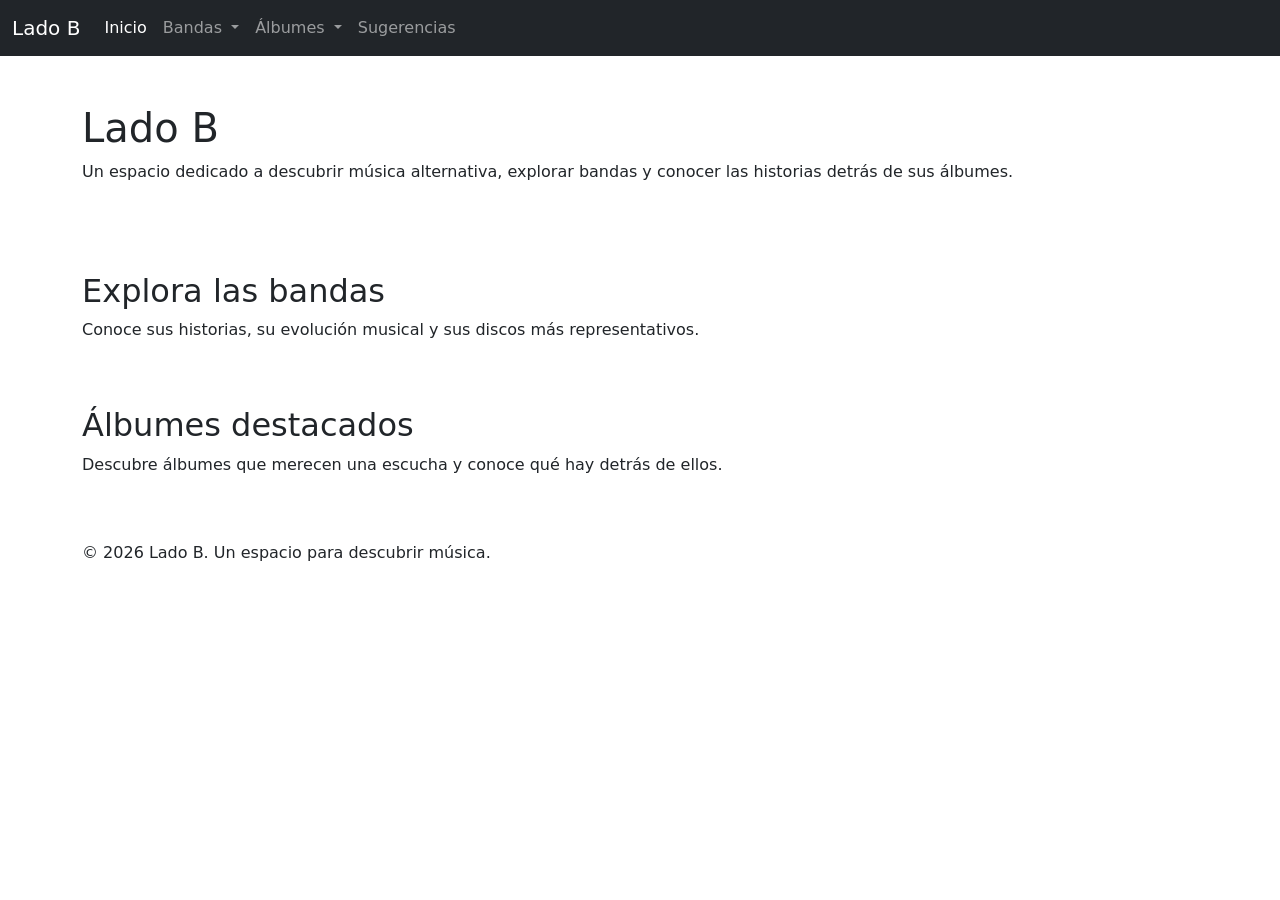
==== index.html @ ae117314 "Creacion de los demas archivos HTML y se agregaron las primeroas imagenes a utilizar, tambien se agr" ====
<!DOCTYPE html>
<html lang="es">
    <head>
        <title>Lado B | Música alternativa</title>
        <meta charset="UTF-8">
        <meta name="viewport" content="width=device-width, initial-scale=1">
        <link href="https://cdn.jsdelivr.net/npm/bootstrap@5.3.8/dist/css/bootstrap.min.css" rel="stylesheet">
        <link href="css/style.css" rel="stylesheet">
    </head>
    <body>

        <header>
            <div class="headerMain">

                <div class="divNav">
                    <nav class="navbar navbar-expand-lg navbar-dark bg-dark">
                        <div class="container-fluid">

                            <a class="navbar-brand" href="index.html">Lado B</a>

                            <button class="navbar-toggler" type="button"
                                data-bs-toggle="collapse"
                                data-bs-target="#menuPrincipal"
                                aria-controls="menuPrincipal"
                                aria-expanded="false"
                                aria-label="Abrir navegación">

                                <span class="navbar-toggler-icon"></span>
                            </button>

                            <div class="collapse navbar-collapse" id="menuPrincipal">

                                <ul class="navbar-nav me-auto mb-2 mb-lg-0">

                                    <li class="nav-item">
                                        <a class="nav-link active"
                                            aria-current="page"
                                            href="index.html">
                                            Inicio
                                        </a>
                                    </li>

                                    <li class="nav-item dropdown">
                                        <a class="nav-link dropdown-toggle"
                                            href="#"
                                            role="button"
                                            data-bs-toggle="dropdown"
                                            aria-expanded="false">
                                            Bandas
                                        </a>

                                        <ul class="dropdown-menu">
                                            <li>
                                                <a class="dropdown-item" href="banda.html?banda=serbia">Serbia</a>
                                            </li>
                                            <li>
                                                <a class="dropdown-item" href="banda.html?banda=odisseo">Odisseo</a>
                                            </li>
                                            <li>
                                                <a class="dropdown-item" href="banda.html?banda=meltt">Meltt</a>
                                            </li>
                                            <li>
                                                <a class="dropdown-item" href="banda.html?banda=ases-falsos">Ases Falsos</a>
                                            </li>
                                            <li>
                                                <a class="dropdown-item" href="banda.html?banda=los-mesoneros">Los Mesoneros</a>
                                            </li>
                                        </ul>
                                    </li>

                                    <li class="nav-item dropdown">
                                        <a class="nav-link dropdown-toggle"
                                            href="#"
                                            role="button"
                                            data-bs-toggle="dropdown"
                                            aria-expanded="false">
                                            Álbumes
                                        </a>

                                        <ul class="dropdown-menu">
                                            <li>
                                                <a class="dropdown-item" href="albumes.html">Catálogo de álbumes</a>
                                            </li>
                                            <li>
                                                <a class="dropdown-item" href="albumes.html#destacados">Álbumes destacados</a>
                                            </li>
                                        </ul>
                                    </li>

                                    <li class="nav-item">
                                        <a class="nav-link" href="recomendar.html">
                                            Sugerencias
                                        </a>
                                    </li>

                                </ul>

                            </div>
                        </div>
                    </nav>
                </div>

                <div class="divAlgo">
                        
                </div>

            </div>
        </header>

        <main class="main">

            <section id="presentacion">
                <div class="container py-5">
                    <h1>Lado B</h1>
                    <p>
                        Un espacio dedicado a descubrir música alternativa,
                        explorar bandas y conocer las historias detrás de sus álbumes.
                    </p>
                </div>
            </section>

            <section id="bandas">
                <div class="container py-4">
                    <h2>Explora las bandas</h2>
                    <p>
                        Conoce sus historias, su evolución musical y sus discos más representativos.
                    </p>

                </div>
            </section>

            <section id="albumesDestacados">
                <div class="container py-4">
                    <h2>Álbumes destacados</h2>
                    <p>
                        Descubre álbumes que merecen una escucha y conoce qué hay detrás de ellos.
                    </p>

                </div>
            </section>

        </main>

        <footer>
            <div class="container py-4">
                <p>&copy; 2026 Lado B. Un espacio para descubrir música.</p>
            </div>
        </footer>

        <script src="https://cdn.jsdelivr.net/npm/bootstrap@5.3.8/dist/js/bootstrap.bundle.min.js"></script>

    </body>
</html>
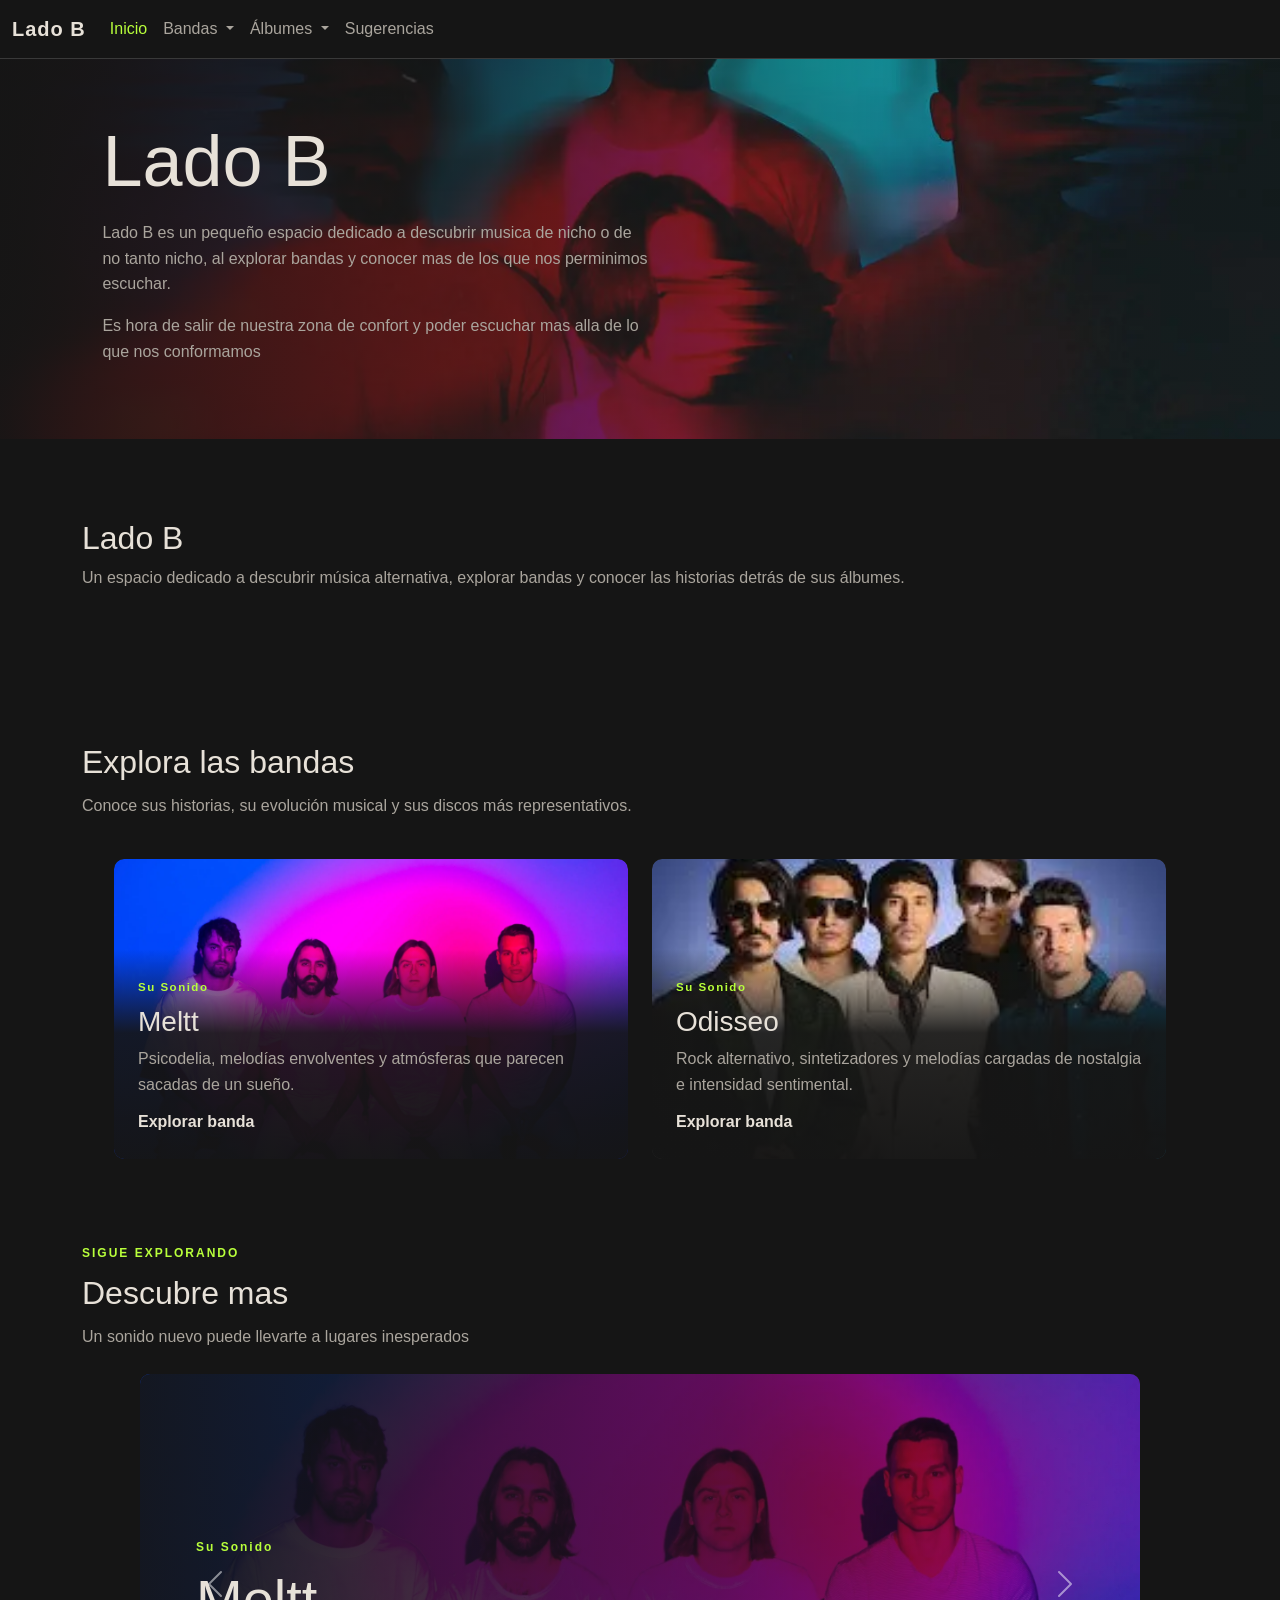
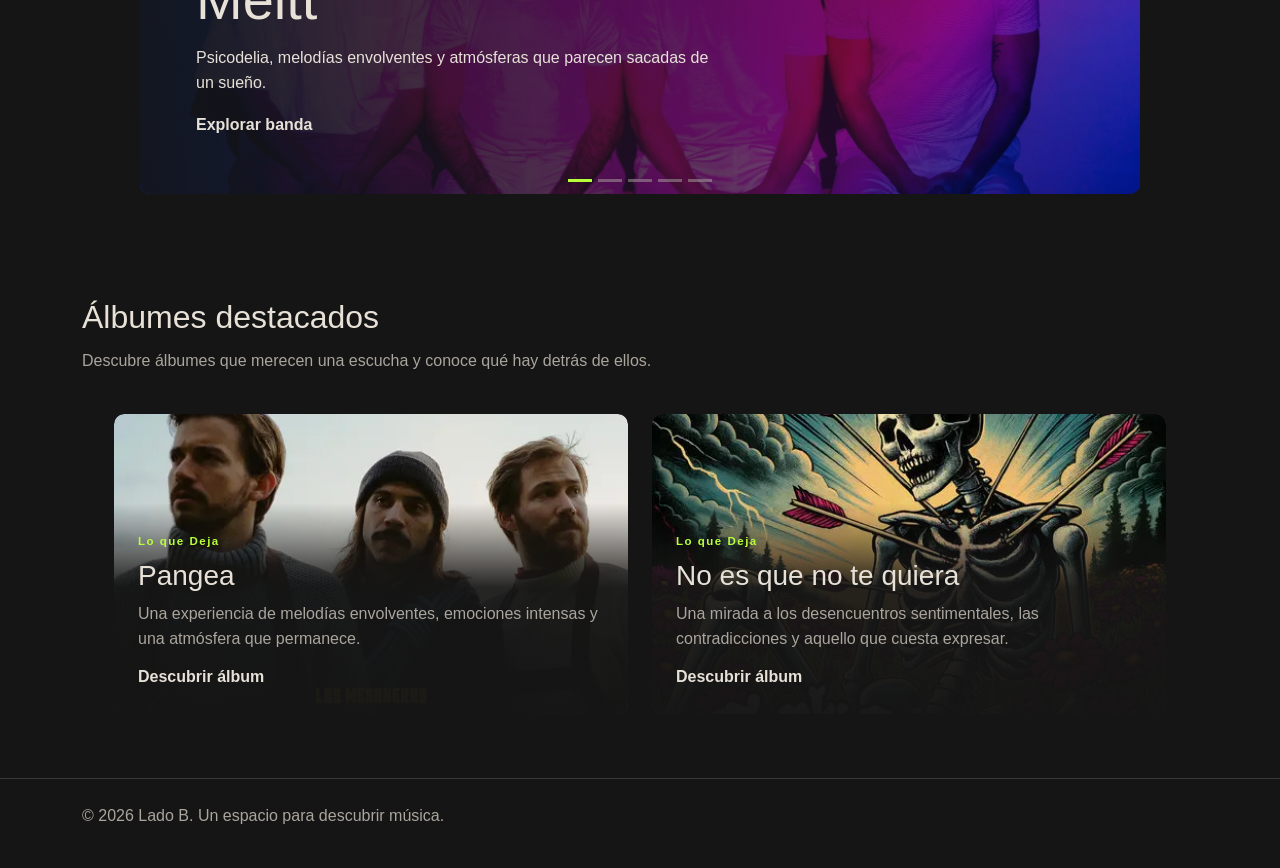
==== commit a649e230: "Primera version de index, junto con su CSS, se decidio usar un CSS global para los colores y CSS ind" ====
--- a/index.html
+++ b/index.html
@@ -6,6 +6,7 @@
         <meta name="viewport" content="width=device-width, initial-scale=1">
         <link href="https://cdn.jsdelivr.net/npm/bootstrap@5.3.8/dist/css/bootstrap.min.css" rel="stylesheet">
         <link href="css/style.css" rel="stylesheet">
+        <link href="css/index.css" rel="stylesheet">
     </head>
     <body>
 
@@ -42,7 +43,7 @@
 
                                     <li class="nav-item dropdown">
                                         <a class="nav-link dropdown-toggle"
-                                            href="#"
+                                            href="banda.html"
                                             role="button"
                                             data-bs-toggle="dropdown"
                                             aria-expanded="false">
@@ -70,7 +71,7 @@
 
                                     <li class="nav-item dropdown">
                                         <a class="nav-link dropdown-toggle"
-                                            href="#"
+                                            href="albumes.html"
                                             role="button"
                                             data-bs-toggle="dropdown"
                                             aria-expanded="false">
@@ -100,8 +101,24 @@
                     </nav>
                 </div>
 
-                <div class="divAlgo">
-                        
+                <div class="divheader">
+                        <div class="headerImg">
+                            <img src="assets/logoTemp.webp" alt="logo temporar de la pagina">
+                        </div>
+
+                        <section id="nosotros">
+                            <div class="textoHeader">
+                                <h1> Lado B </h1>
+                                <p>
+                                    Lado B es un pequeño espacio dedicado a descubrir musica de nicho o de no tanto nicho,
+                                    al explorar bandas y conocer mas de los que nos perminimos escuchar.
+                                </p>
+                                <p>
+                                    Es hora de salir de nuestra zona de confort y poder escuchar mas alla de lo que
+                                    nos conformamos 
+                                </p>
+                            </div>
+                        </section>
                 </div>
 
             </div>
@@ -111,7 +128,7 @@
 
             <section id="presentacion">
                 <div class="container py-5">
-                    <h1>Lado B</h1>
+                    <h2>Lado B</h2>
                     <p>
                         Un espacio dedicado a descubrir música alternativa,
                         explorar bandas y conocer las historias detrás de sus álbumes.
@@ -127,6 +144,170 @@
                     </p>
 
                 </div>
+
+                <div class="bandasElegidas">
+
+                    <div class="banda" id="banda1">
+                        <img src="assets/Meltt.webp" alt="Banda 1">
+
+                        <div class="textoBanda">
+                            <span>Su Sonido</span>
+                            <h3>Meltt</h3>
+                            <p>
+                                Psicodelia, melodías envolventes y atmósferas
+                                que parecen sacadas de un sueño.
+                            </p>
+                            <a href="banda.html?banda=meltt">Explorar banda</a>
+                        </div>
+                    </div>
+
+                    <div class="banda" id="banda2">
+                        <img src="assets/Odisseo.webp" alt="">
+
+                        <div class="textoBanda">
+                            <span>Su Sonido</span>
+                            <h3>Odisseo</h3>
+                            <p>
+                                Rock alternativo, sintetizadores y melodías
+                                cargadas de nostalgia e intensidad sentimental.
+                            </p>
+                            <a href="banda.html?banda=odisseo">Explorar banda</a>
+                        </div>
+                    </div>
+
+                </div>
+            </section>
+
+            <section class="container py-5" id="descubrirMas">
+                <div class="mb-4">
+                    <span class="etiquetaSeccion">SIGUE EXPLORANDO</span>
+                    <h2>Descubre mas</h2>
+                    <p>Un sonido nuevo puede llevarte a lugares inesperados</p>
+                </div>
+
+                <div class="carousel slide" id="carruselBandas">
+                    <div class="carousel-inner">
+
+                        <!-- Meltt -->
+                        <div class="carousel-item active">
+                            <div class="bandaCarrusel">
+                                <img src="assets/Meltt.webp" alt="Meltt">
+                                <div class="textoCarrusel">
+                                    <span>Su Sonido</span>
+                                    <h3>Meltt</h3>
+                                    <p>
+                                        Psicodelia, melodías envolventes y atmósferas
+                                        que parecen sacadas de un sueño.
+                                    </p>
+                                    <a href="banda.html?banda=meltt">Explorar banda</a>
+                                </div>
+                            </div>
+                        </div>
+
+                        <!-- Odisseo -->
+                        <div class="carousel-item">
+                            <div class="bandaCarrusel">
+                                <img src="assets/Odisseo.webp" alt="Odisseo">
+                                <div class="textoCarrusel">
+                                    <span>SU SONIDO</span>
+                                    <h3>Odisseo</h3>
+                                    <p>
+                                        Rock alternativo, sintetizadores y melodías
+                                        cargadas de nostalgia e intensidad sentimental.
+                                    </p>
+                                    <a href="banda.html?banda=odisseo">Explorar banda</a>
+                                </div>
+                            </div>
+                        </div>
+
+                        <!-- Serbia -->
+                        <div class="carousel-item">
+                            <div class="bandaCarrusel">
+                                <img src="assets/Serbia.webp" alt="Serbia">
+                                <div class="textoCarrusel">
+                                    <span>SU SONIDO</span>
+                                    <h3>Serbia</h3>
+                                    <p>
+                                        Rock alternativo de guitarras intensas,
+                                        emociones a flor de piel y una energía directa.
+                                    </p>
+                                    <a href="banda.html?banda=serbia">Explorar banda ↗</a>
+                                </div>
+                            </div>
+                        </div>
+
+                        <!-- Ases Falso -->
+                        <div class="carousel-item">
+                            <div class="bandaCarrusel">
+                                <img src="assets/AsesFalsos.webp" alt="Ases Falsos">
+                                <div class="textoCarrusel">
+                                    <span>SU SONIDO</span>
+                                    <h3>Ases Falsos</h3>
+                                    <p>
+                                        Pop rock chileno con letras ingeniosas,
+                                        melodías pegadizas y una mirada crítica.
+                                    </p>
+                                    <a href="banda.html?banda=ases-falsos">Explorar banda ↗</a>
+                                </div>
+                            </div>
+                        </div>
+                        
+                        <!-- Los Mesoneros -->
+                        <div class="carousel-item">
+                            <div class="bandaCarrusel">
+                                <img src="assets/LosMesoneros.webp" alt="Los Mesoneros">
+                                <div class="textoCarrusel">
+                                    <span>SU SONIDO</span>
+                                    <h3>Los Mesoneros</h3>
+                                    <p>
+                                        Rock alternativo y pop rock con guitarras
+                                        melódicas, matices nostálgicos y energía.
+                                    </p>
+                                    <a href="banda.html?banda=los-mesoneros">Explorar banda ↗</a>
+                                </div>
+                            </div>
+                        </div>
+
+                    </div>
+
+                    <!-- Controles -->
+
+                    <button class="carousel-control-prev" type="button"
+                        data-bs-target="#carruselBandas" data-bs-slide="prev"
+                        aria-label="Banda anterior">
+                        <span class="carousel-control-prev-icon" aria-hidden="true"></span>
+                    </button>
+
+                    <button class="carousel-control-next" type="button"
+                        data-bs-target="#carruselBandas" data-bs-slide="next"
+                        aria-label="Banda siguiente">
+                        <span class="carousel-control-next-icon" aria-hidden="true"></span>
+                    </button>
+
+                    <div class="carousel-indicators">
+                        <button type="button" data-bs-target="#carruselBandas"
+                            data-bs-slide-to="0" class="active"
+                            aria-current="true" aria-label="Mostrar Meltt">
+                        </button>
+
+                        <button type="button" data-bs-target="#carruselBandas"
+                            data-bs-slide-to="1" aria-label="Mostrar Odisseo">
+                        </button>
+
+                        <button type="button" data-bs-target="#carruselBandas"
+                            data-bs-slide-to="2" aria-label="Mostrar Serbia">
+                        </button>
+
+                        <button type="button" data-bs-target="#carruselBandas"
+                            data-bs-slide-to="3" aria-label="Mostrar Ases Falsos">
+                        </button>
+
+                        <button type="button" data-bs-target="#carruselBandas"
+                            data-bs-slide-to="4" aria-label="Mostrar Los Mesoneros">
+                        </button>
+                    </div>
+
+                </div>
             </section>
 
             <section id="albumesDestacados">
@@ -137,6 +318,38 @@
                     </p>
 
                 </div>
+
+                <div class="albumesElegidos">
+
+                    <div class="album" id="album1">
+                        <img src="assets/Albunes/pangea.webp" alt="Album pangea">
+
+                        <div class="textoAlbum">
+                            <span>Lo que Deja</span>
+                            <h3>Pangea</h3>
+                            <p>
+                                Una experiencia de melodías envolventes,
+                                emociones intensas y una atmósfera que permanece.
+                            </p>
+                            <a href="album.html?album=pangea">Descubrir álbum</a>
+                        </div>
+                    </div>
+
+                    <div class="album" id="album2">
+                        <img src="assets/Albunes/no_es_que_no_te_quiera.webp" alt="Album No es que no te quiera">
+
+                        <div class="textoAlbum">
+                            <span>Lo que Deja</span>
+                            <h3>No es que no te quiera</h3>
+                            <p>
+                                Una mirada a los desencuentros sentimentales,
+                                las contradicciones y aquello que cuesta expresar.
+                            </p>
+                            <a href="album.html?album=no-es-que-no-te-quiera">Descubrir álbum</a>
+                        </div>
+                    </div>
+
+                </div>
             </section>
 
         </main>
--- a/css/style.css
+++ b/css/style.css
@@ -0,0 +1,136 @@
+/* ========================================
+   LADO B — IDENTIDAD GLOBAL
+   ======================================== */
+
+:root {
+    /* Paleta principal */
+    --color-fondo: #151515;
+    --color-superficie: #292929;
+    --color-rojo: #8F3438;
+    --color-verde: #B8FF3B;
+    --color-texto: #E7E1D8;
+    --color-texto-secundario: #AAA59D;
+    --color-borde: #393939;
+
+    /* Tipografía y formas */
+    --fuente-principal: Arial, Helvetica, sans-serif;
+    --radio-tarjeta: 10px;
+
+    /* Transiciones */
+    --transicion: 250ms ease;
+}
+
+/* Reinicio básico */
+* {
+    box-sizing: border-box;
+}
+
+html {
+    scroll-behavior: smooth;
+}
+
+body {
+    margin: 0;
+    background-color: var(--color-fondo);
+    color: var(--color-texto);
+    font-family: var(--fuente-principal);
+    line-height: 1.6;
+}
+
+/* Textos */
+h1,
+h2,
+h3,
+h4,
+h5,
+h6 {
+    color: var(--color-texto);
+    line-height: 1.2;
+}
+
+p {
+    color: var(--color-texto-secundario);
+}
+
+/* Enlaces generales */
+a {
+    color: var(--color-texto);
+    text-decoration: none;
+    transition: color var(--transicion);
+}
+
+a:hover {
+    color: var(--color-verde);
+}
+
+/* Navegación Bootstrap */
+.navbar {
+    background-color: var(--color-fondo) !important;
+    border-bottom: 1px solid var(--color-borde);
+}
+
+.navbar-brand {
+    color: var(--color-texto) !important;
+    font-weight: 700;
+    letter-spacing: 1px;
+}
+
+.nav-link {
+    color: var(--color-texto-secundario) !important;
+    transition: color var(--transicion);
+}
+
+.nav-link:hover,
+.nav-link.active {
+    color: var(--color-verde) !important;
+}
+
+/* Menús desplegables */
+.dropdown-menu {
+    background-color: var(--color-superficie);
+    border: 1px solid var(--color-borde);
+}
+
+.dropdown-item {
+    color: var(--color-texto);
+}
+
+.dropdown-item:hover,
+.dropdown-item:focus {
+    background-color: #383838;
+    color: var(--color-verde);
+}
+
+/* Botones globales */
+.btn-ladob {
+    background-color: var(--color-rojo);
+    color: var(--color-texto);
+    border: 1px solid var(--color-rojo);
+    transition:
+        background-color var(--transicion),
+        color var(--transicion);
+}
+
+.btn-ladob:hover {
+    background-color: var(--color-verde);
+    border-color: var(--color-verde);
+    color: var(--color-fondo);
+}
+
+/* Selección de texto */
+::selection {
+    background-color: var(--color-verde);
+    color: var(--color-fondo);
+}
+
+/* Accesibilidad: respetar la preferencia de menos movimiento */
+@media (prefers-reduced-motion: reduce) {
+    *,
+    *::before,
+    *::after {
+        scroll-behavior: auto !important;
+        animation-duration: 0.01ms !important;
+        animation-iteration-count: 1 !important;
+        transition-duration: 0.01ms !important;
+    }
+}
--- a/css/index.css
+++ b/css/index.css
@@ -0,0 +1,315 @@
+
+/* ========================================
+   LADO B — PÁGINA DE INICIO
+   ======================================== */
+
+/* Presentación principal */
+.divheader {
+    position: relative;
+    overflow: hidden;
+    min-height: 380px;
+    background-color: var(--color-superficie);
+}
+
+.headerImg {
+    width: 100%;
+    height: 380px;
+}
+
+.headerImg img {
+    width: 100%;
+    height: 100%;
+    object-fit: cover;
+    display: block;
+}
+
+/* Capa de texto sobre la imagen principal */
+.divheader #nosotros {
+    position: absolute;
+    inset: 0;
+    display: flex;
+    align-items: center;
+    padding: 8%;
+    background: linear-gradient(
+        90deg,
+        rgba(21, 21, 21, 0.95),
+        rgba(21, 21, 21, 0.60),
+        rgba(21, 21, 21, 0.10)
+    );
+}
+
+.textoHeader {
+    max-width: 620px;
+}
+
+.textoHeader h1 {
+    font-size: clamp(2.5rem, 6vw, 4.5rem);
+    margin-bottom: 1rem;
+}
+
+.textoHeader p {
+    max-width: 550px;
+}
+
+/* Secciones */
+#presentacion,
+#bandas,
+#albumesDestacados,
+#descubrirMas {
+    padding-top: 2rem;
+    padding-bottom: 2rem;
+}
+
+#bandas h2,
+#albumesDestacados h2,
+#descubrirMas h2 {
+    margin-bottom: 0.75rem;
+}
+
+/* Etiqueta pequeña de sección */
+.etiquetaSeccion {
+    display: inline-block;
+    margin-bottom: 0.65rem;
+    color: var(--color-verde);
+    font-size: 0.75rem;
+    font-weight: 700;
+    letter-spacing: 2px;
+}
+
+/* Tarjetas de bandas y álbumes */
+.bandasElegidas,
+.albumesElegidos {
+    display: grid;
+    grid-template-columns: repeat(2, minmax(0, 1fr));
+    gap: 1.5rem;
+    max-width: 1100px;
+    margin: 0 auto;
+    padding: 0 1.5rem;
+}
+
+.banda,
+.album {
+    position: relative;
+    overflow: hidden;
+    min-width: 0;
+    min-height: 260px;
+    background-color: var(--color-superficie);
+    border-radius: var(--radio-tarjeta);
+}
+
+/* Imágenes de las tarjetas */
+.banda > img,
+.album > img {
+    display: block;
+    width: 100%;
+    height: 300px;
+    object-fit: cover;
+    border-radius: var(--radio-tarjeta);
+    transition:
+        transform 350ms ease,
+        filter 350ms ease;
+}
+
+/* Texto superpuesto en las tarjetas */
+.textoBanda,
+.textoAlbum {
+    position: absolute;
+    inset: auto 0 0;
+    padding: 1.5rem;
+    background: linear-gradient(
+        transparent,
+        rgba(21, 21, 21, 0.92) 40%,
+        rgba(21, 21, 21, 0.98)
+    );
+}
+
+.textoBanda span,
+.textoAlbum span {
+    color: var(--color-verde);
+    font-size: 0.72rem;
+    font-weight: 700;
+    letter-spacing: 1.5px;
+}
+
+.textoBanda h3,
+.textoAlbum h3 {
+    margin-top: 0.4rem;
+    margin-bottom: 0.5rem;
+}
+
+.textoBanda p,
+.textoAlbum p {
+    margin-bottom: 0.75rem;
+}
+
+/* Zoom discreto al pasar el cursor */
+.banda:hover > img,
+.album:hover > img {
+    transform: scale(1.04);
+    filter: brightness(1.12);
+}
+
+.textoBanda a,
+.textoAlbum a,
+.textoCarrusel a {
+    display: inline-block;
+    color: var(--color-texto);
+    font-weight: 700;
+    transition: color var(--transicion);
+}
+
+.textoBanda a:hover,
+.textoAlbum a:hover,
+.textoCarrusel a:hover {
+    color: var(--color-verde);
+}
+
+/* Carrusel de descubrimiento */
+#carruselBandas {
+    max-width: 1000px;
+    margin: 0 auto;
+}
+
+.bandaCarrusel {
+    position: relative;
+    min-height: 360px;
+    overflow: hidden;
+    border-radius: var(--radio-tarjeta);
+    background-color: var(--color-superficie);
+}
+
+.bandaCarrusel > img {
+    display: block;
+    width: 100%;
+    height: 420px;
+    object-fit: cover;
+    filter: brightness(0.78);
+    transition:
+        transform 400ms ease,
+        filter 400ms ease;
+}
+
+/* El texto vive dentro de la imagen */
+.textoCarrusel {
+    position: absolute;
+    inset: 0;
+    display: flex;
+    flex-direction: column;
+    align-items: flex-start;
+    justify-content: flex-end;
+    padding: clamp(1.5rem, 5vw, 3.5rem);
+    background: linear-gradient(
+        90deg,
+        rgba(21, 21, 21, 0.93),
+        rgba(21, 21, 21, 0.58) 58%,
+        rgba(21, 21, 21, 0.10)
+    );
+}
+
+.textoCarrusel > span {
+    color: var(--color-verde);
+    font-size: 0.75rem;
+    font-weight: 700;
+    letter-spacing: 2px;
+}
+
+.textoCarrusel h3 {
+    margin-top: 0.5rem;
+    margin-bottom: 0.75rem;
+    font-size: clamp(2rem, 5vw, 3.5rem);
+}
+
+.textoCarrusel p {
+    max-width: 520px;
+    color: var(--color-texto);
+}
+
+.bandaCarrusel:hover > img {
+    transform: scale(1.025);
+    filter: brightness(0.95);
+}
+
+/* Indicadores del carrusel */
+#carruselBandas .carousel-indicators {
+    margin-bottom: 0.75rem;
+}
+
+#carruselBandas .carousel-indicators [data-bs-target] {
+    width: 24px;
+    height: 3px;
+    border: 0;
+    background-color: var(--color-texto-secundario);
+}
+
+#carruselBandas .carousel-indicators .active {
+    background-color: var(--color-verde);
+}
+
+/* Pie de página */
+footer {
+    margin-top: 2rem;
+    border-top: 1px solid var(--color-borde);
+    background-color: var(--color-fondo);
+}
+
+/* Adaptación para móviles */
+@media (max-width: 768px) {
+    .divheader,
+    .headerImg {
+        min-height: 320px;
+        height: 320px;
+    }
+
+    .divheader #nosotros {
+        padding: 1.5rem;
+        background: linear-gradient(
+            90deg,
+            rgba(21, 21, 21, 0.92),
+            rgba(21, 21, 21, 0.55)
+        );
+    }
+
+    .bandasElegidas,
+    .albumesElegidos {
+        grid-template-columns: 1fr;
+        padding: 0 1rem;
+    }
+
+    .banda > img,
+    .album > img {
+        height: 280px;
+    }
+
+    .bandaCarrusel,
+    .bandaCarrusel > img {
+        min-height: 360px;
+        height: 360px;
+    }
+
+    .textoCarrusel {
+        padding: 1.5rem;
+        background: linear-gradient(
+            0deg,
+            rgba(21, 21, 21, 0.97),
+            rgba(21, 21, 21, 0.45)
+        );
+    }
+
+    #carruselBandas .carousel-control-prev,
+    #carruselBandas .carousel-control-next {
+        width: 12%;
+    }
+}
+
+/* Móviles pequeños */
+@media (max-width: 400px) {
+    .banda > img,
+    .album > img {
+        height: 250px;
+    }
+
+    .textoBanda,
+    .textoAlbum {
+        padding: 1rem;
+    }
+}
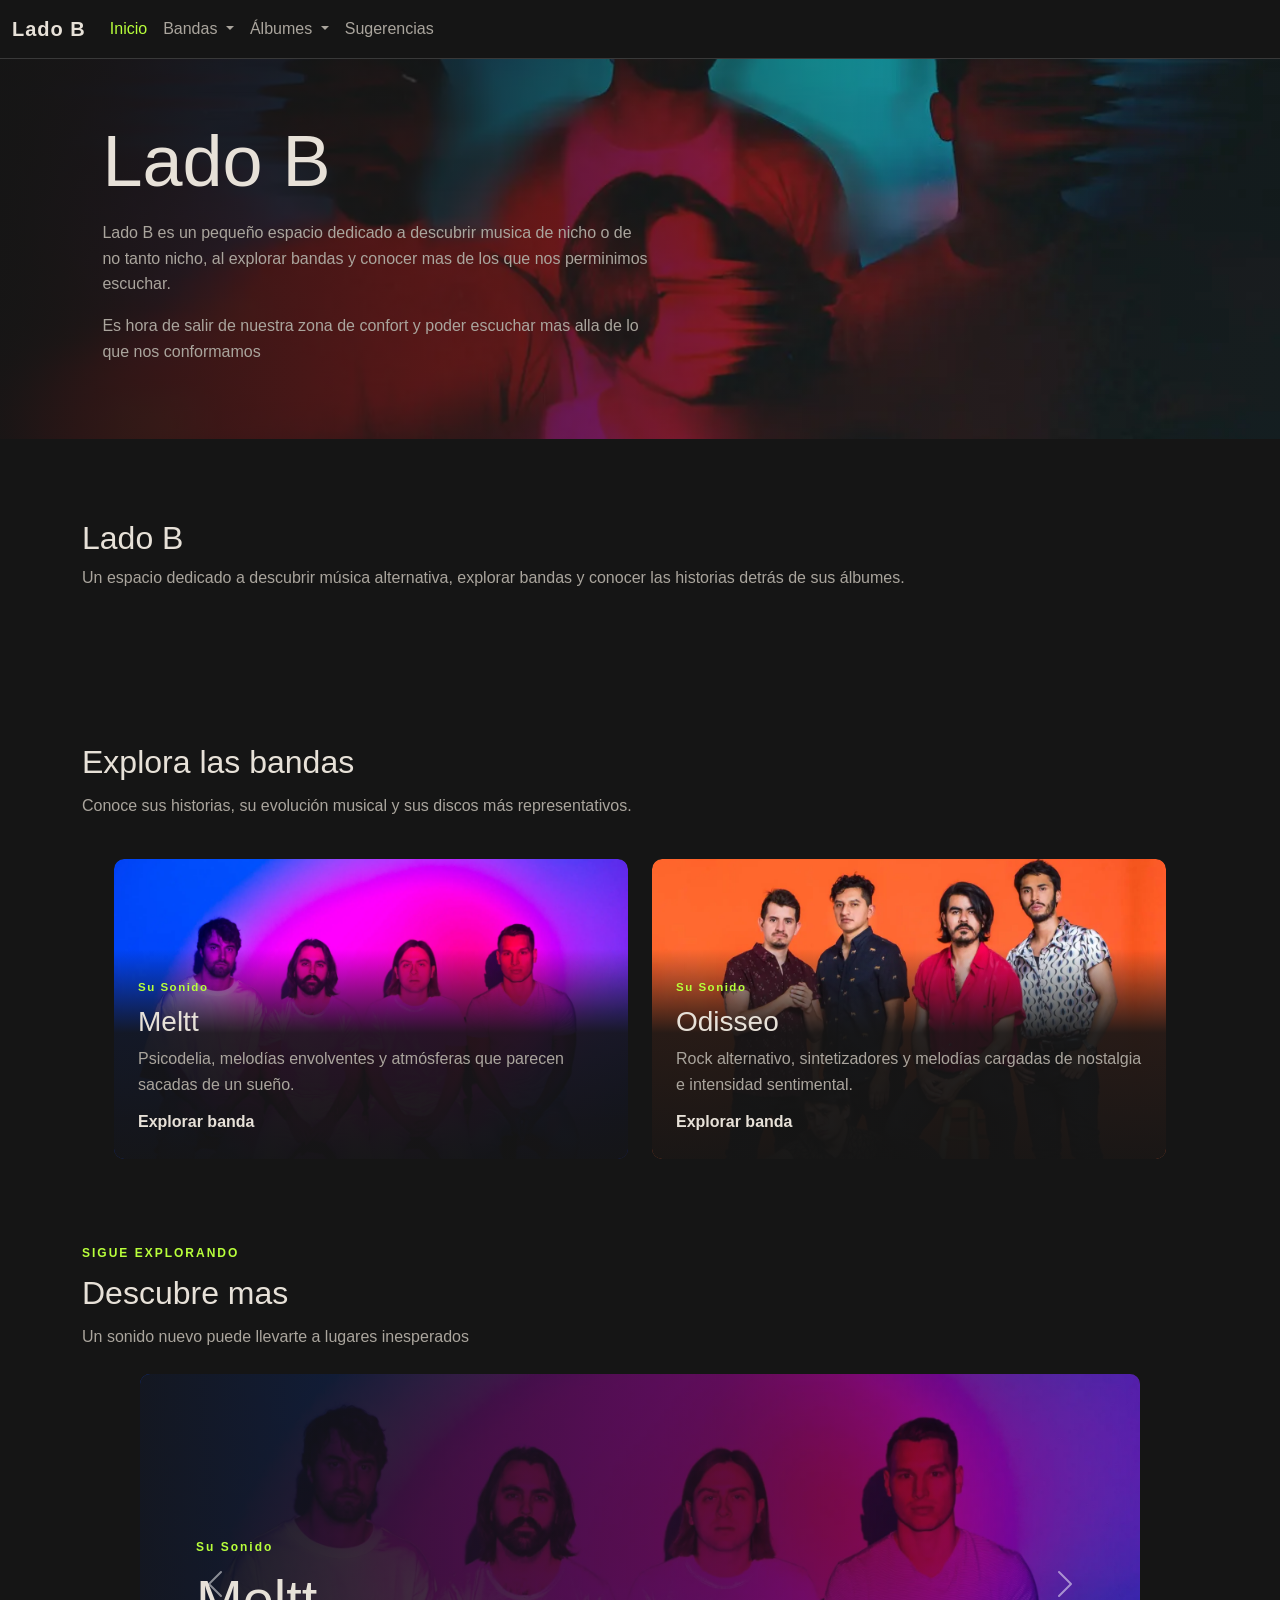
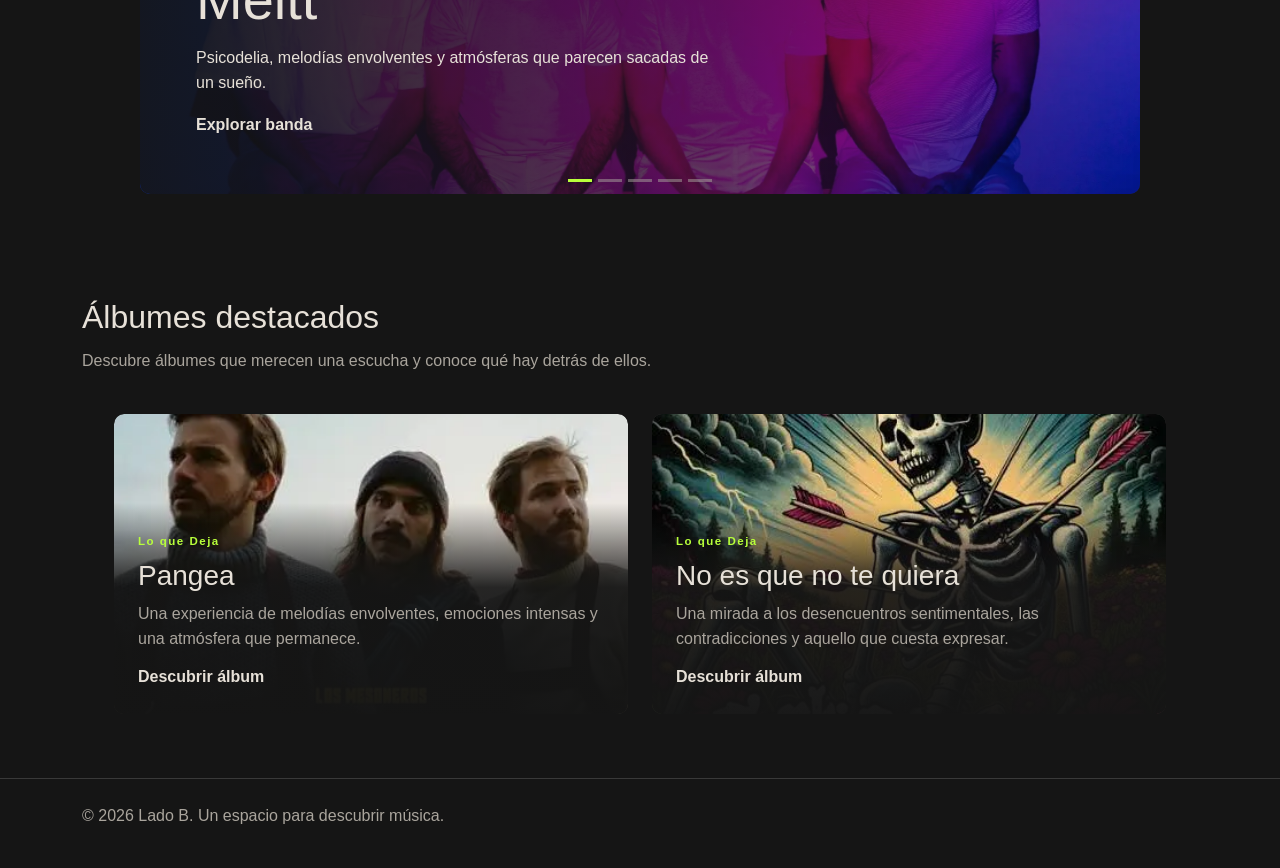
==== commit 0fe3ce44: "primera version de banda.html" ====
--- a/index.html
+++ b/index.html
@@ -14,91 +14,103 @@
             <div class="headerMain">
 
                 <div class="divNav">
-                    <nav class="navbar navbar-expand-lg navbar-dark bg-dark">
-                        <div class="container-fluid">
-
-                            <a class="navbar-brand" href="index.html">Lado B</a>
-
-                            <button class="navbar-toggler" type="button"
-                                data-bs-toggle="collapse"
-                                data-bs-target="#menuPrincipal"
-                                aria-controls="menuPrincipal"
-                                aria-expanded="false"
-                                aria-label="Abrir navegación">
-
-                                <span class="navbar-toggler-icon"></span>
-                            </button>
-
-                            <div class="collapse navbar-collapse" id="menuPrincipal">
-
-                                <ul class="navbar-nav me-auto mb-2 mb-lg-0">
-
-                                    <li class="nav-item">
-                                        <a class="nav-link active"
-                                            aria-current="page"
-                                            href="index.html">
-                                            Inicio
-                                        </a>
-                                    </li>
-
-                                    <li class="nav-item dropdown">
-                                        <a class="nav-link dropdown-toggle"
-                                            href="banda.html"
-                                            role="button"
-                                            data-bs-toggle="dropdown"
-                                            aria-expanded="false">
-                                            Bandas
-                                        </a>
-
-                                        <ul class="dropdown-menu">
-                                            <li>
-                                                <a class="dropdown-item" href="banda.html?banda=serbia">Serbia</a>
-                                            </li>
-                                            <li>
-                                                <a class="dropdown-item" href="banda.html?banda=odisseo">Odisseo</a>
-                                            </li>
-                                            <li>
-                                                <a class="dropdown-item" href="banda.html?banda=meltt">Meltt</a>
-                                            </li>
-                                            <li>
-                                                <a class="dropdown-item" href="banda.html?banda=ases-falsos">Ases Falsos</a>
-                                            </li>
-                                            <li>
-                                                <a class="dropdown-item" href="banda.html?banda=los-mesoneros">Los Mesoneros</a>
-                                            </li>
-                                        </ul>
-                                    </li>
-
-                                    <li class="nav-item dropdown">
-                                        <a class="nav-link dropdown-toggle"
-                                            href="albumes.html"
-                                            role="button"
-                                            data-bs-toggle="dropdown"
-                                            aria-expanded="false">
-                                            Álbumes
-                                        </a>
-
-                                        <ul class="dropdown-menu">
-                                            <li>
-                                                <a class="dropdown-item" href="albumes.html">Catálogo de álbumes</a>
-                                            </li>
-                                            <li>
-                                                <a class="dropdown-item" href="albumes.html#destacados">Álbumes destacados</a>
-                                            </li>
-                                        </ul>
-                                    </li>
-
-                                    <li class="nav-item">
-                                        <a class="nav-link" href="recomendar.html">
-                                            Sugerencias
-                                        </a>
-                                    </li>
-
+                   <nav class="navbar navbar-expand-lg navbar-dark bg-dark">
+                <div class="container-fluid">
+
+                    <a class="navbar-brand" href="index.html">Lado B</a>
+
+                    <button class="navbar-toggler" type="button"
+                        data-bs-toggle="collapse"
+                        data-bs-target="#menuPrincipal"
+                        aria-controls="menuPrincipal"
+                        aria-expanded="false"
+                        aria-label="Abrir navegación">
+
+                        <span class="navbar-toggler-icon"></span>
+                    </button>
+
+                    <div class="collapse navbar-collapse" id="menuPrincipal">
+
+                        <ul class="navbar-nav me-auto mb-2 mb-lg-0">
+
+                            <li class="nav-item">
+                                <a class="nav-link active"
+                                    href="index.html"
+                                    aria-current="page">
+                                    Inicio
+                                </a>
+                            </li>
+
+                            <li class="nav-item dropdown">
+                                <a class="nav-link dropdown-toggle"
+                                    href="banda.html"
+                                    role="button"
+                                    data-bs-toggle="dropdown"
+                                    aria-expanded="false">
+                                    Bandas
+                                </a>
+
+                                <ul class="dropdown-menu">
+                                    <li>
+                                        <a class="dropdown-item" href="banda.html?banda=serbia">Serbia</a>
+                                    </li>
+                                    <li>
+                                        <a class="dropdown-item" href="banda.html?banda=odisseo">Odisseo</a>
+                                    </li>
+                                    <li>
+                                        <a class="dropdown-item" href="banda.html?banda=meltt">Meltt</a>
+                                    </li>
+                                    <li>
+                                        <a class="dropdown-item" href="banda.html?banda=ases-falsos">Ases Falsos</a>
+                                    </li>
+                                    <li>
+                                        <a class="dropdown-item" href="banda.html?banda=los-mesoneros">Los Mesoneros</a>
+                                    </li>
                                 </ul>
-
-                            </div>
-                        </div>
-                    </nav>
+                            </li>
+
+                            <li class="nav-item dropdown">
+                                <a class="nav-link dropdown-toggle"
+                                    href="albumes.html"
+                                    role="button"
+                                    data-bs-toggle="dropdown"
+                                    aria-expanded="false">
+                                    Álbumes
+                                </a>
+
+                                <ul class="dropdown-menu">
+                                    <li>
+                                        <a class="dropdown-item" href="albumes.html">Catálogo de álbumes</a>
+                                    </li>
+                                    <li>
+                                        <a class="dropdown-item" href="albumes.html#coleccionOdisseo">Odisseo</a>
+                                    </li>
+                                    <li>
+                                        <a class="dropdown-item" href="albumes.html#coleccionMeltt">Meltt</a>
+                                    </li>
+                                    <li>
+                                        <a class="dropdown-item" href="albumes.html#coleccionSerbia">Serbia</a>
+                                    </li>
+                                    <li>
+                                        <a class="dropdown-item" href="albumes.html#coleccionAsesFalsos">Ases Falsos</a>
+                                    </li>
+                                    <li>
+                                        <a class="dropdown-item" href="albumes.html#coleccionLosMesoneros">Los Mesoneros</a>
+                                    </li>
+                                </ul>
+                            </li>
+
+                            <li class="nav-item">
+                                <a class="nav-link" href="recomendar.html">
+                                    Sugerencias
+                                </a>
+                            </li>
+
+                        </ul>
+
+                    </div>
+                </div>
+            </nav>
                 </div>
 
                 <div class="divheader">
@@ -322,7 +334,7 @@
                 <div class="albumesElegidos">
 
                     <div class="album" id="album1">
-                        <img src="assets/Albunes/pangea.webp" alt="Album pangea">
+                        <img src="assets/Albunes/LosMesoneros/pangea.webp" alt="Album pangea">
 
                         <div class="textoAlbum">
                             <span>Lo que Deja</span>
@@ -336,7 +348,7 @@
                     </div>
 
                     <div class="album" id="album2">
-                        <img src="assets/Albunes/no_es_que_no_te_quiera.webp" alt="Album No es que no te quiera">
+                        <img src="assets/Albunes/Serbia/NoEsQueNoTeQuieraPero.webp" alt="Album No es que no te quiera">
 
                         <div class="textoAlbum">
                             <span>Lo que Deja</span>
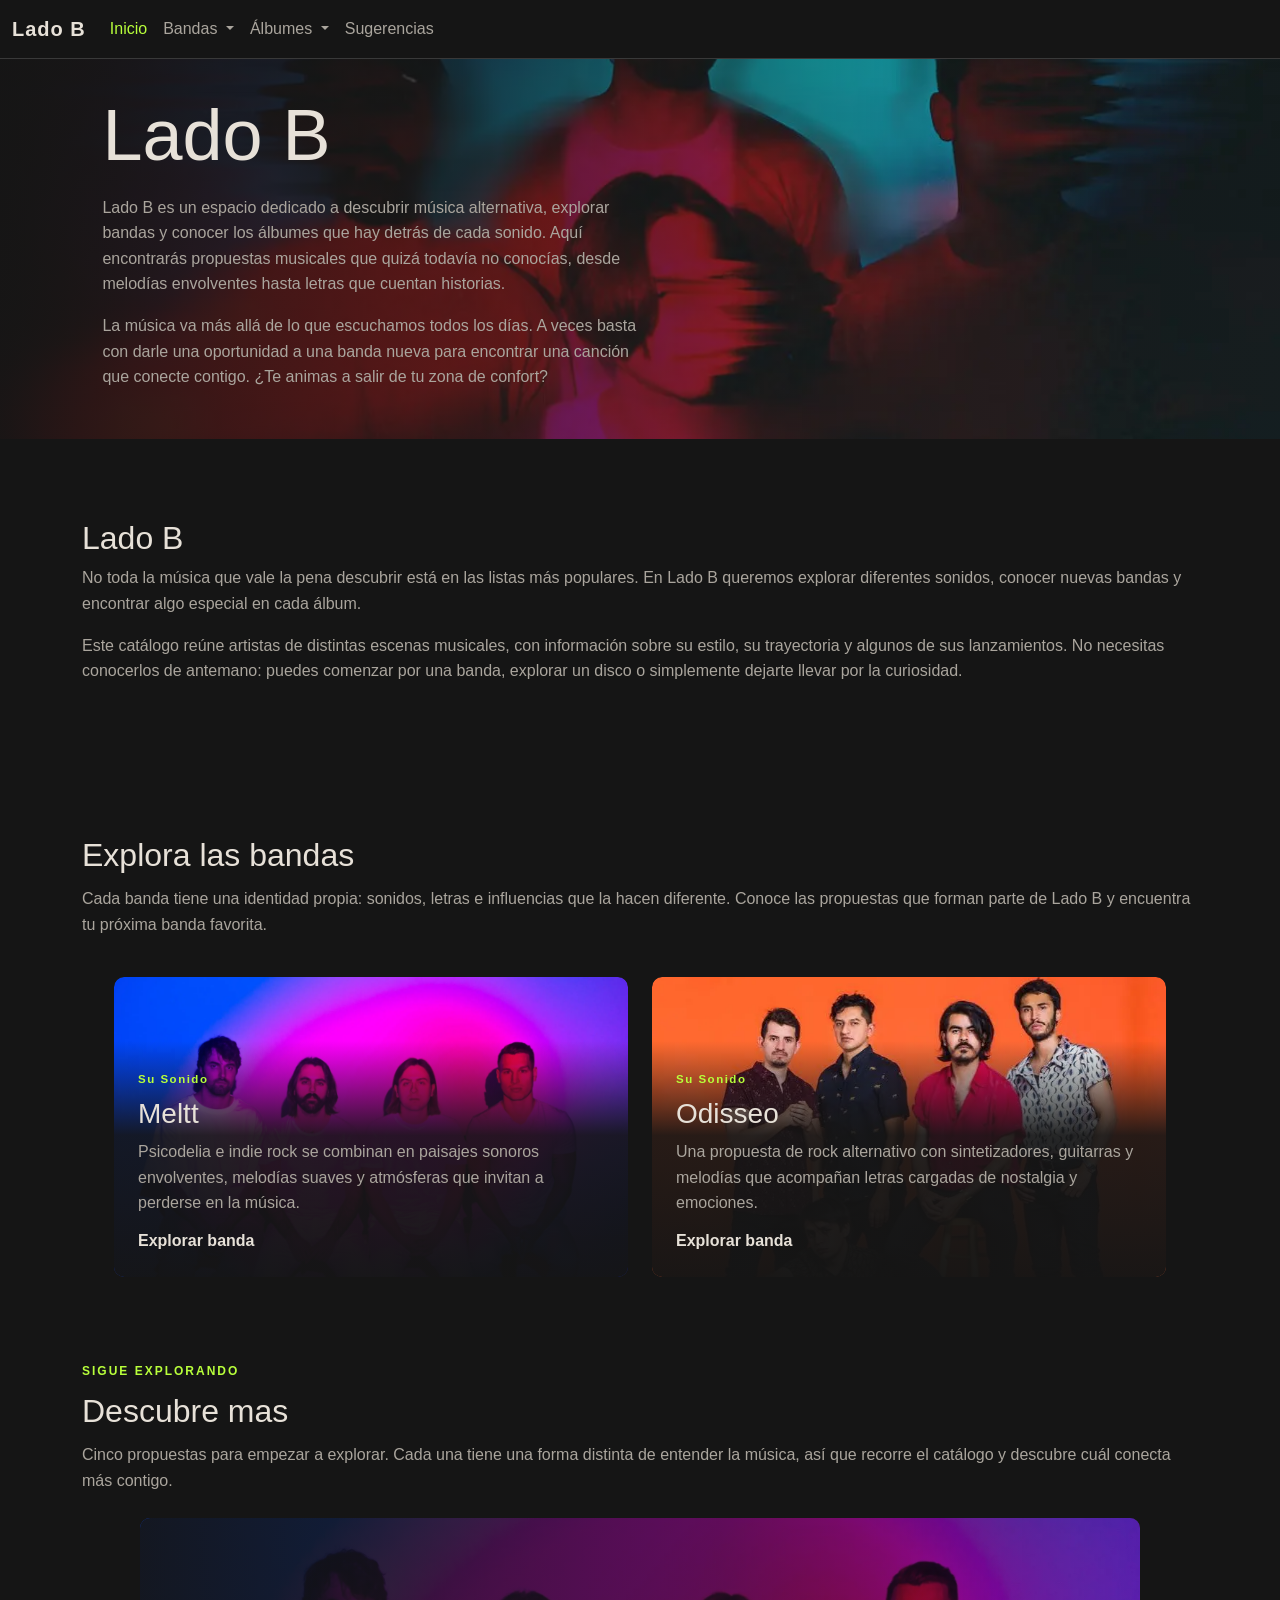
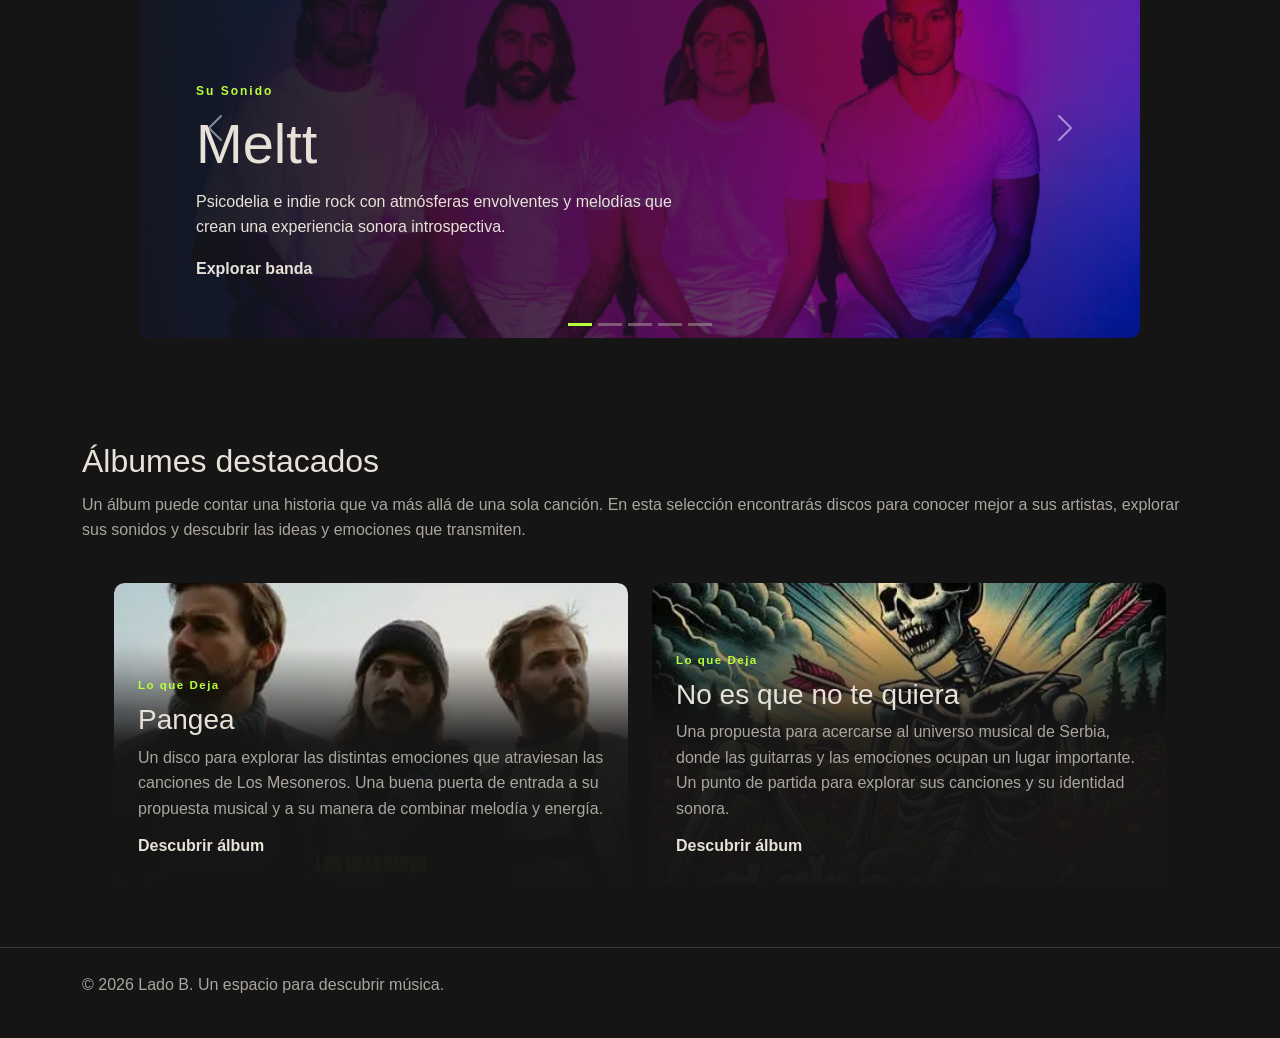
==== commit c50ac3af: "se mejoro el JS de album, pero aun no se termina, se agrego mas informacion a cada archivo html, par" ====
--- a/index.html
+++ b/index.html
@@ -14,123 +14,125 @@
             <div class="headerMain">
 
                 <div class="divNav">
-                   <nav class="navbar navbar-expand-lg navbar-dark bg-dark">
-                <div class="container-fluid">
-
-                    <a class="navbar-brand" href="index.html">Lado B</a>
-
-                    <button class="navbar-toggler" type="button"
-                        data-bs-toggle="collapse"
-                        data-bs-target="#menuPrincipal"
-                        aria-controls="menuPrincipal"
-                        aria-expanded="false"
-                        aria-label="Abrir navegación">
-
-                        <span class="navbar-toggler-icon"></span>
-                    </button>
-
-                    <div class="collapse navbar-collapse" id="menuPrincipal">
-
-                        <ul class="navbar-nav me-auto mb-2 mb-lg-0">
-
-                            <li class="nav-item">
-                                <a class="nav-link active"
-                                    href="index.html"
-                                    aria-current="page">
-                                    Inicio
-                                </a>
-                            </li>
-
-                            <li class="nav-item dropdown">
-                                <a class="nav-link dropdown-toggle"
-                                    href="banda.html"
-                                    role="button"
-                                    data-bs-toggle="dropdown"
-                                    aria-expanded="false">
-                                    Bandas
-                                </a>
-
-                                <ul class="dropdown-menu">
-                                    <li>
-                                        <a class="dropdown-item" href="banda.html?banda=serbia">Serbia</a>
+                    <nav class="navbar navbar-expand-lg navbar-dark bg-dark">
+                        <div class="container-fluid">
+
+                            <a class="navbar-brand" href="index.html">Lado B</a>
+
+                            <button class="navbar-toggler" type="button"
+                                data-bs-toggle="collapse"
+                                data-bs-target="#menuPrincipal"
+                                aria-controls="menuPrincipal"
+                                aria-expanded="false"
+                                aria-label="Abrir navegación">
+
+                                <span class="navbar-toggler-icon"></span>
+                            </button>
+
+                            <div class="collapse navbar-collapse" id="menuPrincipal">
+
+                                <ul class="navbar-nav me-auto mb-2 mb-lg-0">
+
+                                    <li class="nav-item">
+                                        <a class="nav-link active"
+                                            href="index.html"
+                                            aria-current="page">
+                                            Inicio
+                                        </a>
                                     </li>
-                                    <li>
-                                        <a class="dropdown-item" href="banda.html?banda=odisseo">Odisseo</a>
+
+                                    <li class="nav-item dropdown">
+                                        <a class="nav-link dropdown-toggle"
+                                            href="banda.html"
+                                            role="button"
+                                            data-bs-toggle="dropdown"
+                                            aria-expanded="false">
+                                            Bandas
+                                        </a>
+
+                                        <ul class="dropdown-menu">
+                                            <li>
+                                                <a class="dropdown-item" href="banda.html?banda#Odisseo">Odisseo</a>
+                                            </li>
+                                            <li>
+                                                <a class="dropdown-item" href="banda.html?banda#Meltt">Meltt</a>
+                                            </li>
+                                            <li>
+                                                <a class="dropdown-item" href="banda.html?banda#Serbia">Serbia</a>
+                                            </li>
+                                            <li>
+                                                <a class="dropdown-item" href="banda.html?banda#AsesFalsos">Ases Falsos</a>
+                                            </li>
+                                            <li>
+                                                <a class="dropdown-item" href="banda.html?banda#LosMesoneros">Los Mesoneros</a>
+                                            </li>
+                                        </ul>
                                     </li>
-                                    <li>
-                                        <a class="dropdown-item" href="banda.html?banda=meltt">Meltt</a>
+
+                                    <li class="nav-item dropdown">
+                                        <a class="nav-link dropdown-toggle"
+                                            href="albumes.html"
+                                            role="button"
+                                            data-bs-toggle="dropdown"
+                                            aria-expanded="false">
+                                            Álbumes
+                                        </a>
+
+                                        <ul class="dropdown-menu">
+                                            <li>
+                                                <a class="dropdown-item" href="albumes.html">Catálogo de álbumes</a>
+                                            </li>
+                                            <li>
+                                                <a class="dropdown-item" href="albumes.html#coleccionOdisseo">Odisseo</a>
+                                            </li>
+                                            <li>
+                                                <a class="dropdown-item" href="albumes.html#coleccionMeltt">Meltt</a>
+                                            </li>
+                                            <li>
+                                                <a class="dropdown-item" href="albumes.html#coleccionSerbia">Serbia</a>
+                                            </li>
+                                            <li>
+                                                <a class="dropdown-item" href="albumes.html#coleccionAsesFalsos">Ases Falsos</a>
+                                            </li>
+                                            <li>
+                                                <a class="dropdown-item" href="albumes.html#coleccionLosMesoneros">Los Mesoneros</a>
+                                            </li>
+                                        </ul>
                                     </li>
-                                    <li>
-                                        <a class="dropdown-item" href="banda.html?banda=ases-falsos">Ases Falsos</a>
+
+                                    <li class="nav-item">
+                                        <a class="nav-link" href="recomendar.html">
+                                            Sugerencias
+                                        </a>
                                     </li>
-                                    <li>
-                                        <a class="dropdown-item" href="banda.html?banda=los-mesoneros">Los Mesoneros</a>
-                                    </li>
+
                                 </ul>
-                            </li>
-
-                            <li class="nav-item dropdown">
-                                <a class="nav-link dropdown-toggle"
-                                    href="albumes.html"
-                                    role="button"
-                                    data-bs-toggle="dropdown"
-                                    aria-expanded="false">
-                                    Álbumes
-                                </a>
-
-                                <ul class="dropdown-menu">
-                                    <li>
-                                        <a class="dropdown-item" href="albumes.html">Catálogo de álbumes</a>
-                                    </li>
-                                    <li>
-                                        <a class="dropdown-item" href="albumes.html#coleccionOdisseo">Odisseo</a>
-                                    </li>
-                                    <li>
-                                        <a class="dropdown-item" href="albumes.html#coleccionMeltt">Meltt</a>
-                                    </li>
-                                    <li>
-                                        <a class="dropdown-item" href="albumes.html#coleccionSerbia">Serbia</a>
-                                    </li>
-                                    <li>
-                                        <a class="dropdown-item" href="albumes.html#coleccionAsesFalsos">Ases Falsos</a>
-                                    </li>
-                                    <li>
-                                        <a class="dropdown-item" href="albumes.html#coleccionLosMesoneros">Los Mesoneros</a>
-                                    </li>
-                                </ul>
-                            </li>
-
-                            <li class="nav-item">
-                                <a class="nav-link" href="recomendar.html">
-                                    Sugerencias
-                                </a>
-                            </li>
-
-                        </ul>
-
-                    </div>
-                </div>
-            </nav>
+
+                            </div>
+                        </div>
+                    </nav>
                 </div>
 
                 <div class="divheader">
-                        <div class="headerImg">
-                            <img src="assets/logoTemp.webp" alt="logo temporar de la pagina">
-                        </div>
-
-                        <section id="nosotros">
-                            <div class="textoHeader">
-                                <h1> Lado B </h1>
-                                <p>
-                                    Lado B es un pequeño espacio dedicado a descubrir musica de nicho o de no tanto nicho,
-                                    al explorar bandas y conocer mas de los que nos perminimos escuchar.
-                                </p>
-                                <p>
-                                    Es hora de salir de nuestra zona de confort y poder escuchar mas alla de lo que
-                                    nos conformamos 
-                                </p>
-                            </div>
-                        </section>
+                    <div class="headerImg">
+                        <img src="assets/logoTemp.webp" alt="logo temporar de la pagina">
+                    </div>
+
+                    <section id="nosotros">
+                        <div class="textoHeader">
+                            <h1> Lado B </h1>
+                            <p>
+                                Lado B es un espacio dedicado a descubrir música alternativa, explorar bandas y
+                                conocer los álbumes que hay detrás de cada sonido. Aquí encontrarás propuestas musicales
+                                que quizá todavía no conocías, desde melodías envolventes hasta letras que cuentan historias.
+                            </p>
+                            <p>
+                                La música va más allá de lo que escuchamos todos los días. A veces basta con darle una
+                                oportunidad a una banda nueva para encontrar una canción que conecte contigo.
+                                ¿Te animas a salir de tu zona de confort?
+                            </p>
+                        </div>
+                    </section>
                 </div>
 
             </div>
@@ -142,8 +144,14 @@
                 <div class="container py-5">
                     <h2>Lado B</h2>
                     <p>
-                        Un espacio dedicado a descubrir música alternativa,
-                        explorar bandas y conocer las historias detrás de sus álbumes.
+                        No toda la música que vale la pena descubrir está en las listas más populares. 
+                        En Lado B queremos explorar diferentes sonidos, conocer nuevas bandas y encontrar
+                        algo especial en cada álbum.
+                    </p>
+                    <p>
+                        Este catálogo reúne artistas de distintas escenas musicales, con información sobre su estilo, 
+                        su trayectoria y algunos de sus lanzamientos. No necesitas conocerlos de antemano: puedes comenzar
+                        por una banda, explorar un disco o simplemente dejarte llevar por la curiosidad.
                     </p>
                 </div>
             </section>
@@ -152,7 +160,8 @@
                 <div class="container py-4">
                     <h2>Explora las bandas</h2>
                     <p>
-                        Conoce sus historias, su evolución musical y sus discos más representativos.
+                        Cada banda tiene una identidad propia: sonidos, letras e influencias que la hacen diferente.
+                        Conoce las propuestas que forman parte de Lado B y encuentra tu próxima banda favorita.
                     </p>
 
                 </div>
@@ -166,10 +175,10 @@
                             <span>Su Sonido</span>
                             <h3>Meltt</h3>
                             <p>
-                                Psicodelia, melodías envolventes y atmósferas
-                                que parecen sacadas de un sueño.
-                            </p>
-                            <a href="banda.html?banda=meltt">Explorar banda</a>
+                                Psicodelia e indie rock se combinan en paisajes sonoros envolventes, 
+                                melodías suaves y atmósferas que invitan a perderse en la música.
+                            </p>
+                            <a href="banda.html?banda#Meltt">Explorar banda</a>
                         </div>
                     </div>
 
@@ -180,10 +189,11 @@
                             <span>Su Sonido</span>
                             <h3>Odisseo</h3>
                             <p>
-                                Rock alternativo, sintetizadores y melodías
-                                cargadas de nostalgia e intensidad sentimental.
-                            </p>
-                            <a href="banda.html?banda=odisseo">Explorar banda</a>
+                                Una propuesta de rock alternativo con sintetizadores, 
+                                guitarras y melodías que acompañan letras cargadas de nostalgia y 
+                                emociones.
+                            </p>
+                            <a href="banda.html?banda#Odisseo">Explorar banda</a>
                         </div>
                     </div>
 
@@ -194,7 +204,11 @@
                 <div class="mb-4">
                     <span class="etiquetaSeccion">SIGUE EXPLORANDO</span>
                     <h2>Descubre mas</h2>
-                    <p>Un sonido nuevo puede llevarte a lugares inesperados</p>
+                    <p>
+                        Cinco propuestas para empezar a explorar. 
+                        Cada una tiene una forma distinta de entender la música,
+                        así que recorre el catálogo y descubre cuál conecta más contigo.
+                    </p>
                 </div>
 
                 <div class="carousel slide" id="carruselBandas">
@@ -208,10 +222,10 @@
                                     <span>Su Sonido</span>
                                     <h3>Meltt</h3>
                                     <p>
-                                        Psicodelia, melodías envolventes y atmósferas
-                                        que parecen sacadas de un sueño.
+                                        Psicodelia e indie rock con atmósferas envolventes
+                                        y melodías que crean una experiencia sonora introspectiva.
                                     </p>
-                                    <a href="banda.html?banda=meltt">Explorar banda</a>
+                                    <a href="banda.html?banda#Meltt">Explorar banda</a>
                                 </div>
                             </div>
                         </div>
@@ -224,10 +238,11 @@
                                     <span>SU SONIDO</span>
                                     <h3>Odisseo</h3>
                                     <p>
-                                        Rock alternativo, sintetizadores y melodías
-                                        cargadas de nostalgia e intensidad sentimental.
+                                        Rock alternativo con sintetizadores, guitarras 
+                                        y canciones que exploran las emociones y las 
+                                        relaciones personales.
                                     </p>
-                                    <a href="banda.html?banda=odisseo">Explorar banda</a>
+                                    <a href="banda.html?banda#Odisseo">Explorar banda</a>
                                 </div>
                             </div>
                         </div>
@@ -240,10 +255,11 @@
                                     <span>SU SONIDO</span>
                                     <h3>Serbia</h3>
                                     <p>
-                                        Rock alternativo de guitarras intensas,
-                                        emociones a flor de piel y una energía directa.
+                                        Rock alternativo mexicano con guitarras intensas, 
+                                        letras emocionales y una interpretación llena de 
+                                        energía.
                                     </p>
-                                    <a href="banda.html?banda=serbia">Explorar banda ↗</a>
+                                    <a href="banda.html?banda#Serbia">Explorar banda ↗</a>
                                 </div>
                             </div>
                         </div>
@@ -259,11 +275,11 @@
                                         Pop rock chileno con letras ingeniosas,
                                         melodías pegadizas y una mirada crítica.
                                     </p>
-                                    <a href="banda.html?banda=ases-falsos">Explorar banda ↗</a>
+                                    <a href="banda.html?banda#AsesFalsos">Explorar banda ↗</a>
                                 </div>
                             </div>
                         </div>
-                        
+
                         <!-- Los Mesoneros -->
                         <div class="carousel-item">
                             <div class="bandaCarrusel">
@@ -272,10 +288,11 @@
                                     <span>SU SONIDO</span>
                                     <h3>Los Mesoneros</h3>
                                     <p>
-                                        Rock alternativo y pop rock con guitarras
-                                        melódicas, matices nostálgicos y energía.
+                                        Rock alternativo venezolano con arreglos melódicos, 
+                                        sonidos contemporáneos y canciones que transitan entre 
+                                        la energía y la nostalgia.
                                     </p>
-                                    <a href="banda.html?banda=los-mesoneros">Explorar banda ↗</a>
+                                    <a href="banda.html?banda#LosMesoneros">Explorar banda ↗</a>
                                 </div>
                             </div>
                         </div>
@@ -326,7 +343,10 @@
                 <div class="container py-4">
                     <h2>Álbumes destacados</h2>
                     <p>
-                        Descubre álbumes que merecen una escucha y conoce qué hay detrás de ellos.
+                        Un álbum puede contar una historia que va más allá de una
+                        sola canción. En esta selección encontrarás discos 
+                        para conocer mejor a sus artistas, explorar sus sonidos y descubrir las 
+                        ideas y emociones que transmiten.
                     </p>
 
                 </div>
@@ -340,8 +360,9 @@
                             <span>Lo que Deja</span>
                             <h3>Pangea</h3>
                             <p>
-                                Una experiencia de melodías envolventes,
-                                emociones intensas y una atmósfera que permanece.
+                                Un disco para explorar las distintas emociones que atraviesan 
+                                las canciones de Los Mesoneros. Una buena puerta de entrada a 
+                                su propuesta musical y a su manera de combinar melodía y energía.
                             </p>
                             <a href="album.html?album=pangea">Descubrir álbum</a>
                         </div>
@@ -354,10 +375,11 @@
                             <span>Lo que Deja</span>
                             <h3>No es que no te quiera</h3>
                             <p>
-                                Una mirada a los desencuentros sentimentales,
-                                las contradicciones y aquello que cuesta expresar.
-                            </p>
-                            <a href="album.html?album=no-es-que-no-te-quiera">Descubrir álbum</a>
+                                Una propuesta para acercarse al universo musical de Serbia, 
+                                donde las guitarras y las emociones ocupan un lugar importante. 
+                                Un punto de partida para explorar sus canciones y su identidad sonora.
+                            </p>
+                            <a href="album.html?album=no-es-que-no-te-quiera-pero">Descubrir álbum</a>
                         </div>
                     </div>
 
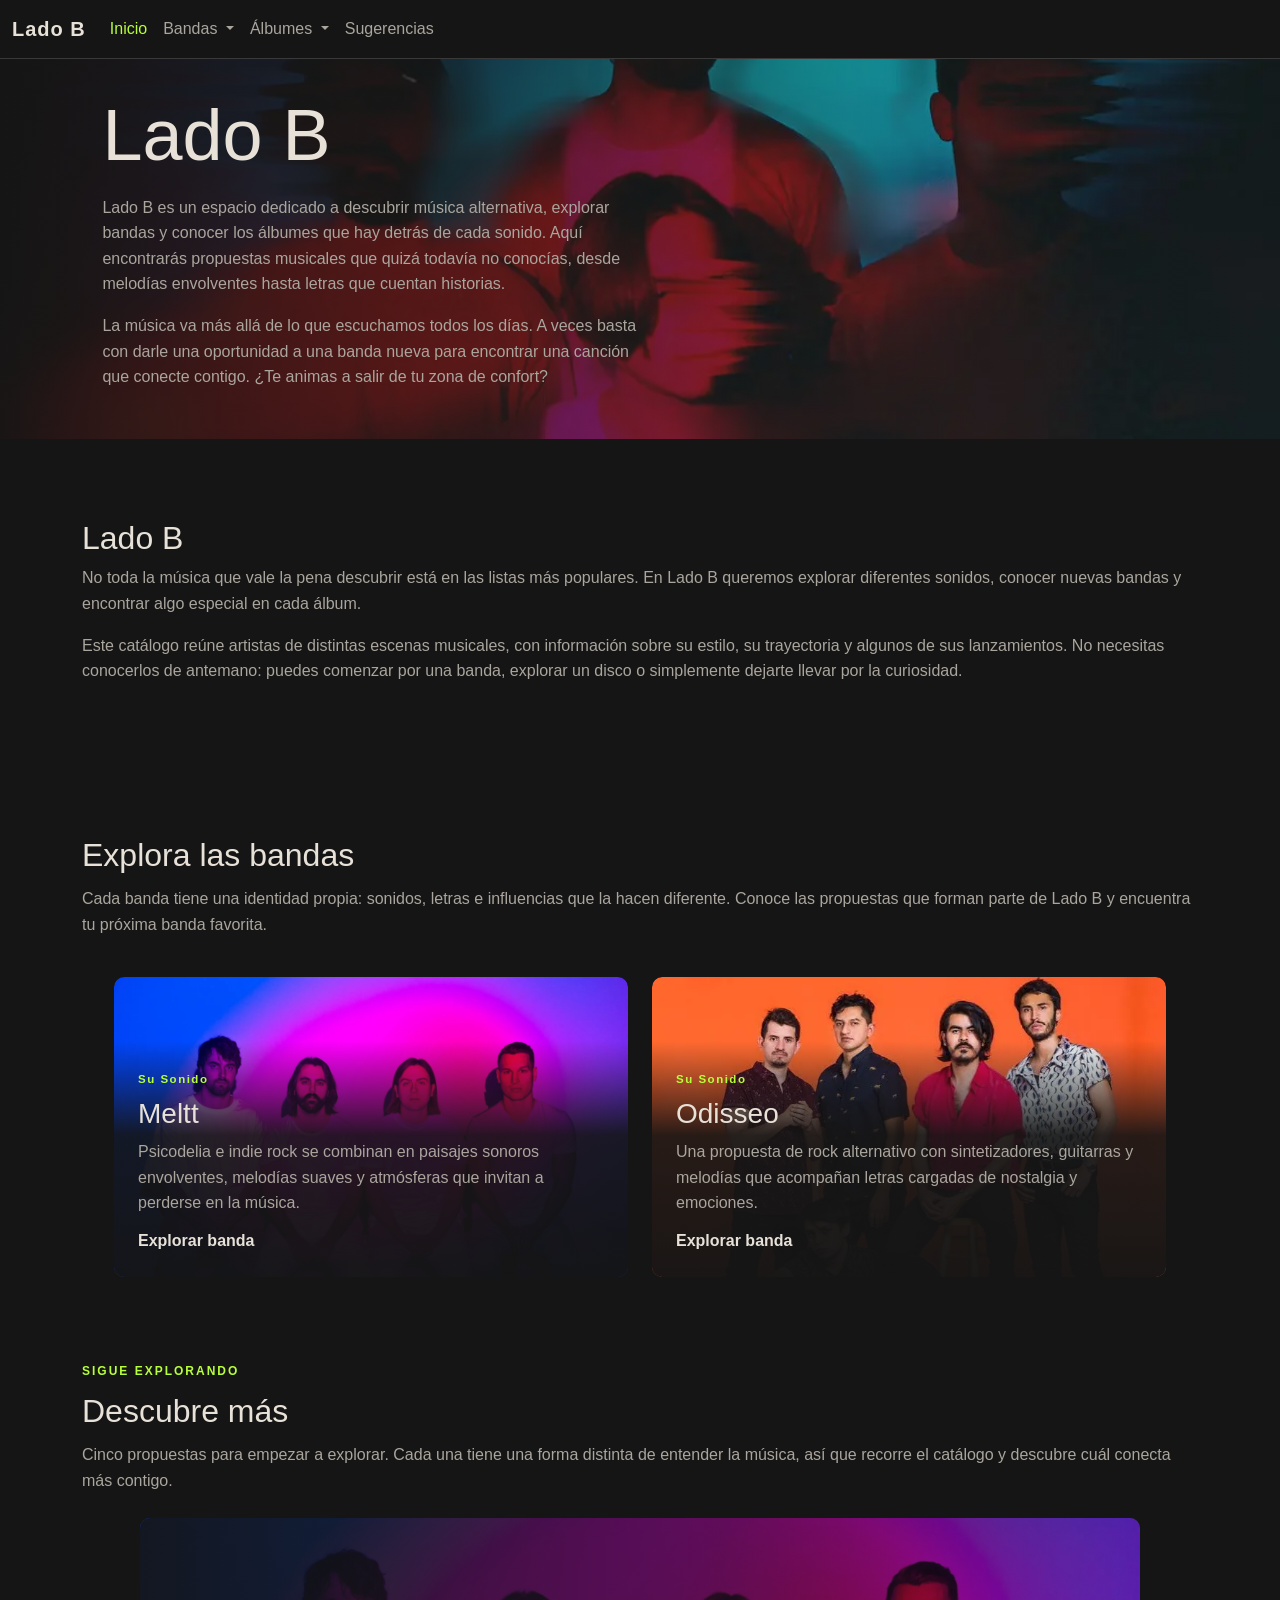
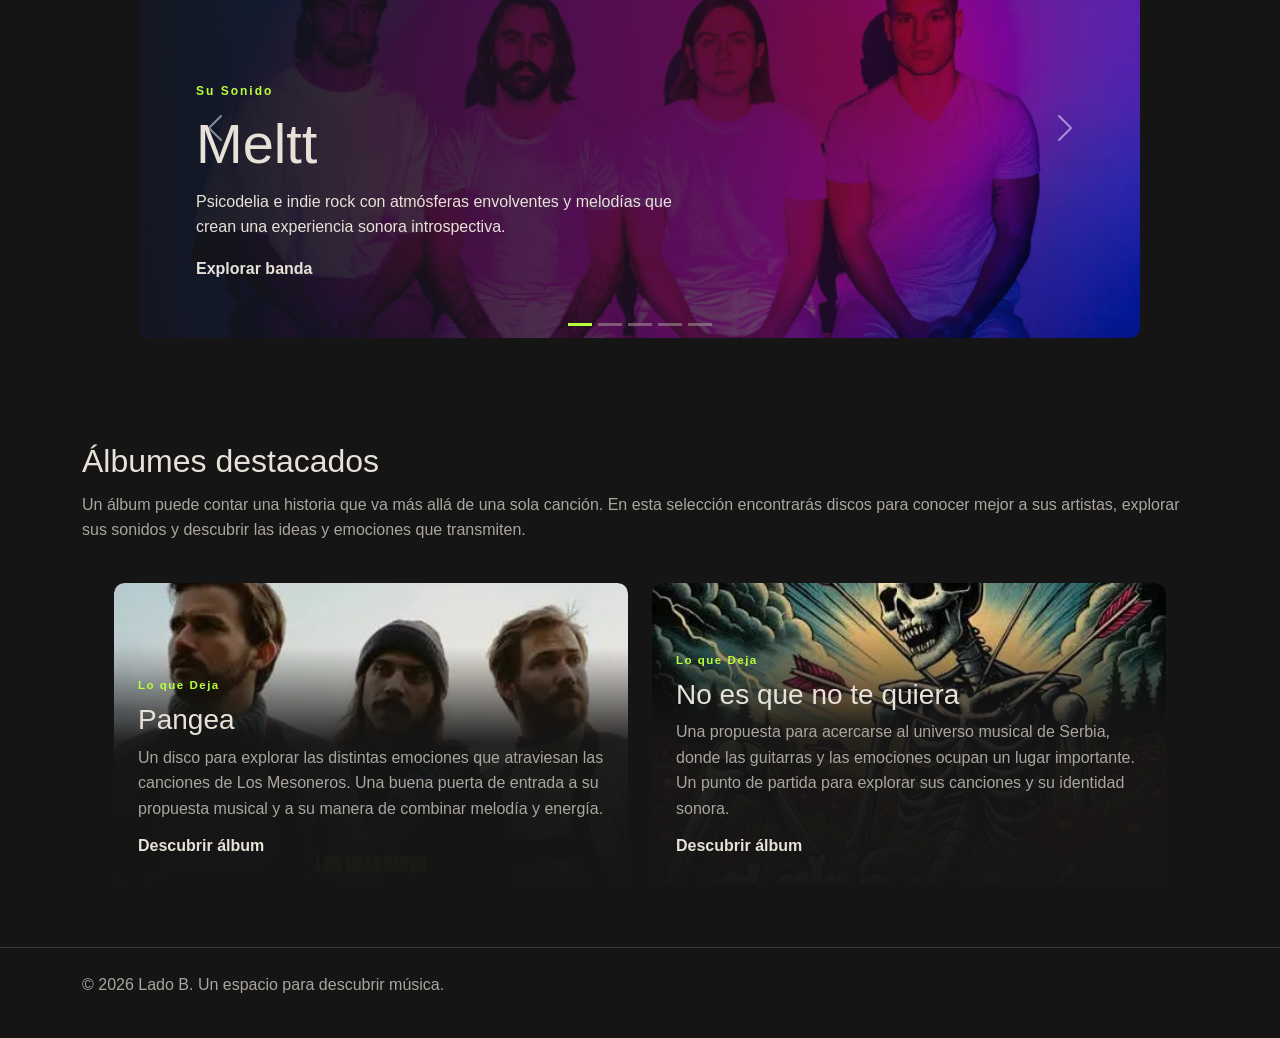
==== commit 098de3c0: "Se corrigieron detalles pequeños pero significativos de los archivos" ====
--- a/index.html
+++ b/index.html
@@ -52,19 +52,19 @@
 
                                         <ul class="dropdown-menu">
                                             <li>
-                                                <a class="dropdown-item" href="banda.html?banda#Odisseo">Odisseo</a>
-                                            </li>
-                                            <li>
-                                                <a class="dropdown-item" href="banda.html?banda#Meltt">Meltt</a>
-                                            </li>
-                                            <li>
-                                                <a class="dropdown-item" href="banda.html?banda#Serbia">Serbia</a>
-                                            </li>
-                                            <li>
-                                                <a class="dropdown-item" href="banda.html?banda#AsesFalsos">Ases Falsos</a>
-                                            </li>
-                                            <li>
-                                                <a class="dropdown-item" href="banda.html?banda#LosMesoneros">Los Mesoneros</a>
+                                                <a class="dropdown-item" href="banda.html#Odisseo">Odisseo</a>
+                                            </li>
+                                            <li>
+                                                <a class="dropdown-item" href="banda.html#Meltt">Meltt</a>
+                                            </li>
+                                            <li>
+                                                <a class="dropdown-item" href="banda.html#Serbia">Serbia</a>
+                                            </li>
+                                            <li>
+                                                <a class="dropdown-item" href="banda.html#AsesFalsos">Ases Falsos</a>
+                                            </li>
+                                            <li>
+                                                <a class="dropdown-item" href="banda.html#LosMesoneros">Los Mesoneros</a>
                                             </li>
                                         </ul>
                                     </li>
@@ -115,7 +115,7 @@
 
                 <div class="divheader">
                     <div class="headerImg">
-                        <img src="assets/logoTemp.webp" alt="logo temporar de la pagina">
+                        <img src="assets/logoTemp.webp" alt="Logo temporal de la página">
                     </div>
 
                     <section id="nosotros">
@@ -178,12 +178,12 @@
                                 Psicodelia e indie rock se combinan en paisajes sonoros envolventes, 
                                 melodías suaves y atmósferas que invitan a perderse en la música.
                             </p>
-                            <a href="banda.html?banda#Meltt">Explorar banda</a>
+                            <a href="banda.html#Meltt">Explorar banda</a>
                         </div>
                     </div>
 
                     <div class="banda" id="banda2">
-                        <img src="assets/Odisseo.webp" alt="">
+                        <img src="assets/Odisseo.webp" alt="Banda Odisseo">
 
                         <div class="textoBanda">
                             <span>Su Sonido</span>
@@ -193,7 +193,7 @@
                                 guitarras y melodías que acompañan letras cargadas de nostalgia y 
                                 emociones.
                             </p>
-                            <a href="banda.html?banda#Odisseo">Explorar banda</a>
+                            <a href="banda.html#Odisseo">Explorar banda</a>
                         </div>
                     </div>
 
@@ -203,7 +203,7 @@
             <section class="container py-5" id="descubrirMas">
                 <div class="mb-4">
                     <span class="etiquetaSeccion">SIGUE EXPLORANDO</span>
-                    <h2>Descubre mas</h2>
+                    <h2>Descubre más</h2>
                     <p>
                         Cinco propuestas para empezar a explorar. 
                         Cada una tiene una forma distinta de entender la música,
@@ -225,7 +225,7 @@
                                         Psicodelia e indie rock con atmósferas envolventes
                                         y melodías que crean una experiencia sonora introspectiva.
                                     </p>
-                                    <a href="banda.html?banda#Meltt">Explorar banda</a>
+                                    <a href="banda.html#Meltt">Explorar banda</a>
                                 </div>
                             </div>
                         </div>
@@ -242,7 +242,7 @@
                                         y canciones que exploran las emociones y las 
                                         relaciones personales.
                                     </p>
-                                    <a href="banda.html?banda#Odisseo">Explorar banda</a>
+                                    <a href="banda.html#Odisseo">Explorar banda</a>
                                 </div>
                             </div>
                         </div>
@@ -259,7 +259,7 @@
                                         letras emocionales y una interpretación llena de 
                                         energía.
                                     </p>
-                                    <a href="banda.html?banda#Serbia">Explorar banda ↗</a>
+                                    <a href="banda.html#Serbia">Explorar banda ↗</a>
                                 </div>
                             </div>
                         </div>
@@ -275,7 +275,7 @@
                                         Pop rock chileno con letras ingeniosas,
                                         melodías pegadizas y una mirada crítica.
                                     </p>
-                                    <a href="banda.html?banda#AsesFalsos">Explorar banda ↗</a>
+                                    <a href="banda.html#AsesFalsos">Explorar banda ↗</a>
                                 </div>
                             </div>
                         </div>
@@ -292,7 +292,7 @@
                                         sonidos contemporáneos y canciones que transitan entre 
                                         la energía y la nostalgia.
                                     </p>
-                                    <a href="banda.html?banda#LosMesoneros">Explorar banda ↗</a>
+                                    <a href="banda.html#LosMesoneros">Explorar banda ↗</a>
                                 </div>
                             </div>
                         </div>
